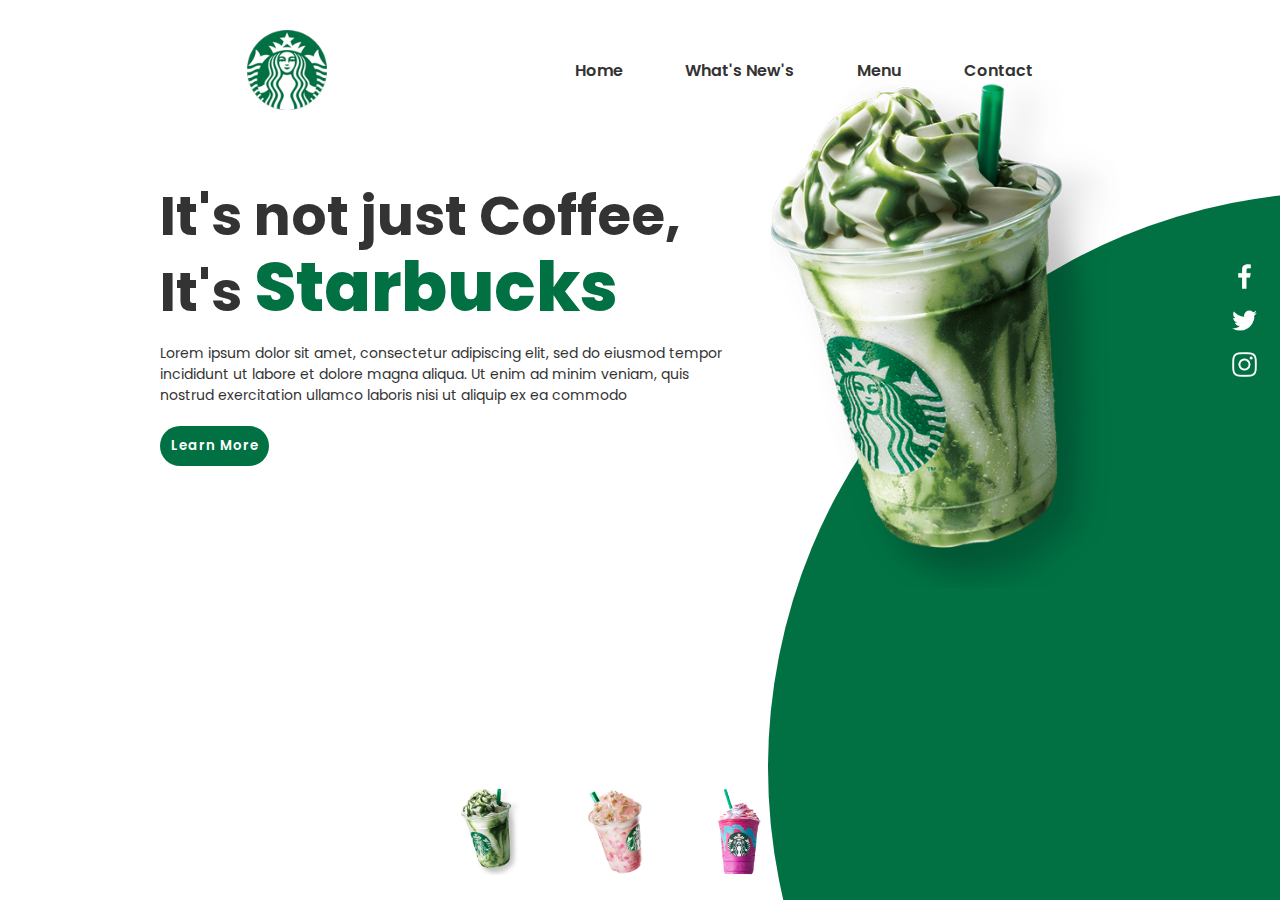
==== starbucks/1index.html @ 1c095d58 "commit six" ====
<!DOCTYPE html>
<html lang="en">
  <head>
    <meta charset="UTF-8" />
    <meta name="viewport" content="width=device-width, initial-scale=1.0" />
    <title>Document</title>
    <link rel="stylesheet" href="2style.css" />
  </head>
  <body>
    <header>
      <div class="nav">
        <img src="logo.png" alt="">
        <ul>
          <li><a href="#">Home</a></li>
          <li><a href="#">What's New's</a></li>
          <li><a href="#">Menu</a></li>
          <li><a href="#">Contact</a></li>
        </ul>
      </div>
    </header>
    <div class="showcase">
      <div class="text">
        <h1>It's not just Coffee,<br>It's <span>Starbucks</span></h1>
        <p>Lorem ipsum dolor sit amet, consectetur adipiscing elit, sed do eiusmod tempor incididunt ut labore et dolore magna aliqua. Ut enim ad minim veniam, quis nostrud exercitation ullamco laboris nisi ut aliquip ex ea commodo</p>
        <button class="btn">Learn More</button>
      </div>
      <div class="circle green-crcl"></div>
      <div class="shake">
        <img src="green-crcl.png" alt="" class="active">
        <!-- <img src="pink.png" alt="" >
        <img src="purple.png" alt="" > -->
      </div>
      <div class="link">
        <li> <img src="green-crcl.png" class="green-crcl" ></li>
        <li><img src="pink-crcl.png" alt="" class="pink-crcl"></li>
        <li><img src="purple-crcl.png" alt="" class="purple-crcl"></li>
      </div>
      <div class="socials">
        <ul>
          <li><img src="fb.png" alt=""></li>
          <li><img src="twitter.png" alt=""></li>
          <li><img src="insta.png" alt=""></li>
        </ul>
      </div>
    </div>
    <script src="3script.js"></script>
  </body>
</html>
---- starbucks/2style.css ----
@import url('https://fonts.googleapis.com/css2?family=Poppins:ital,wght@0,100;0,200;0,300;0,400;0,500;0,600;0,700;0,800;0,900;1,100;1,200;1,300;1,400;1,500;1,600;1,700;1,800;1,900&family=Roboto+Condensed:wght@700&display=swap');
*{
    margin: 0;
    padding: 0;
    box-sizing: border-box;
    font-family: 'Poppins',sans-serif;
}
body{
    color: #333;
    background: #fff;
}
a{
    text-decoration: none;
    color: #333;
}
ul{
    list-style: none;
}
header{
    position: absolute;
    z-index: -1;
    width: 100%;
}
.nav{
    display: flex;
    width: 100%;
    justify-content: space-evenly;
    padding: 30px;
    padding-bottom:0;
}
.nav img{
    width: 80px;
}
.nav ul{
    display: flex;
    justify-content: space-between;
    align-items: center;
    width: 40%;
}.nav ul li{
    margin-left: 30px;
    font-size: 16px;
    font-weight: 600;
}
.showcase{
    position: relative;
    width: 100%;
    display: flex;
    height: 100vh;
    overflow: hidden;
    padding: 100px 0;
}
.showcase .text{
    width: 45%;
    margin: auto;
    position: absolute;
    margin: 5em 0 0px 10em;
}
.text h1{
    font-size: 55px;
    font-weight: 700;
    line-height: 4.5rem;
}
.text span{
    color: #017143;
    font-weight: 800;
    font-size: 68px;
}
.text p{
    font-size: 14px;
    margin-top: 15px;
}
.text .btn{
    font-weight: 600;
    margin-top: 20px;
    background-color: #017143;
    color: #fff;
    border: none;
    width: 8.2em;
    height: 3em;
    border-radius: 2em;
    letter-spacing: 1px;
}
.btn:hover{
    cursor: pointer;
    animation: skew 0.3s linear;
    animation-iteration-count: 1;
}
@keyframes skew {
    from{
        transform: skew(-10deg, -10deg);
    }to{
        transform: skew(10deg, 10deg);
    }
}
.showcase .circle{
    position: absolute;
    height: 90vw;
    width: 90vw;
    border-radius: 50%;
    left: 48em;
    top: 12em;
}
.green-crcl{
    background-color: #017143;
}
.pink-crcl{
    background-color: rgb(235, 116, 149);
}
.purple-crcl{
    background-color: rgb(215, 82, 177);
}
.shake{
    position: absolute;
    right: 10em;
    top: 5em;
    /* display: none; */
}
.shake img{
    object-fit: cover;
    max-width: 350px;
    display: none;
}
img.active{
    display: block;
}
.link{
    position: absolute;
    bottom: 2%;
    left: 36%;
    display: flex;
    gap: 4em;
    list-style: none;
}
.link li img{
    max-width: 60px;
    transition: transform 0.5s ease;
    background:none;
}
.link li img:hover{
    transform: translateY(-20px);
}
.socials{
    position: absolute;
    right: 0;
    top: 16em;
}
.socials ul{
    display: flex;
    flex-direction: column;
    align-items: center;
    margin-right: 15px;
}
.socials img{
    transform: scale(0.6);
    filter: invert(1);
}
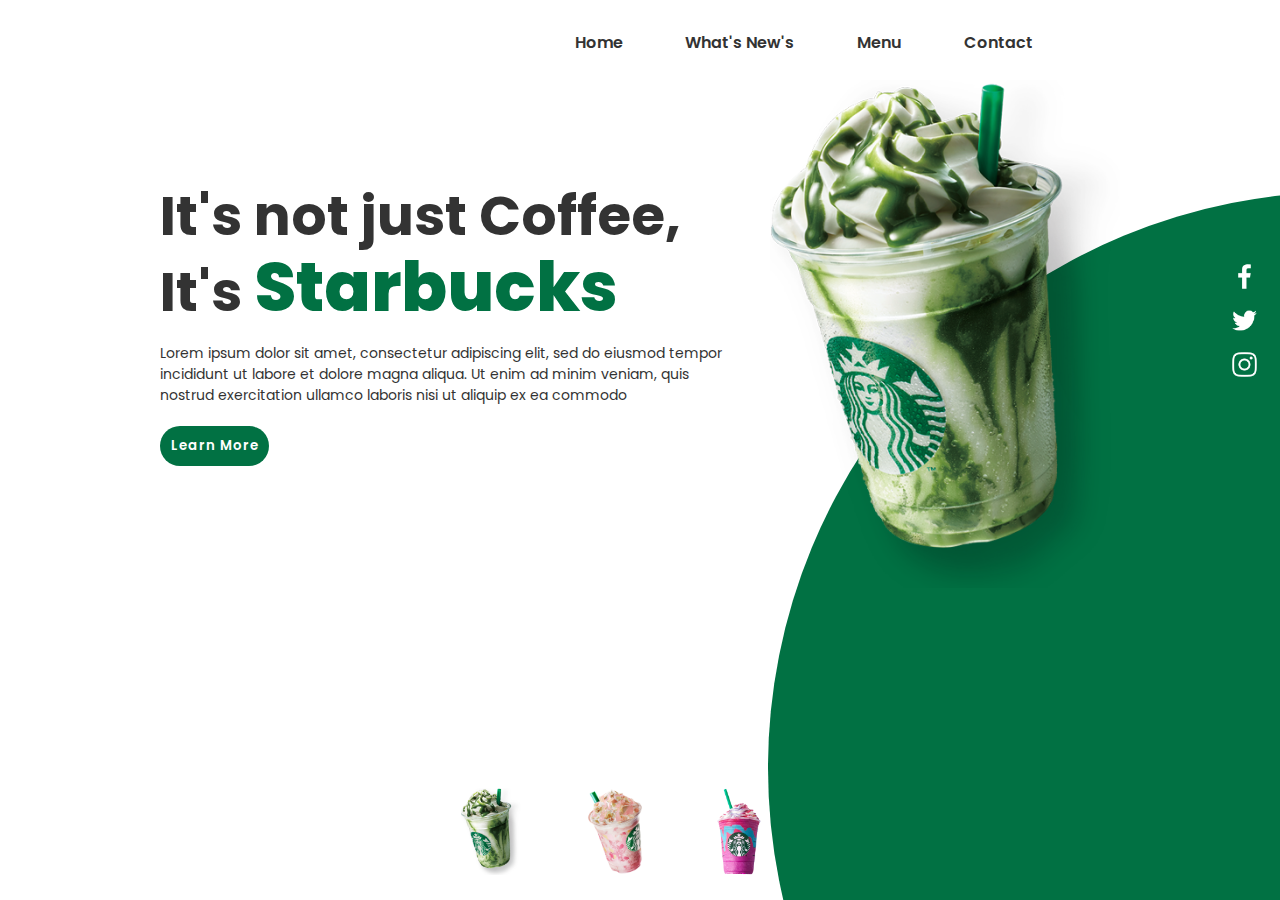
==== commit 5eed2950: "starbuck-Landingpage" ====
--- a/starbucks/1index.html
+++ b/starbucks/1index.html
@@ -9,7 +9,7 @@
   <body>
     <header>
       <div class="nav">
-        <img src="logo.png" alt="">
+        <img src="images/logo.png" alt="">
         <ul>
           <li><a href="#">Home</a></li>
           <li><a href="#">What's New's</a></li>
